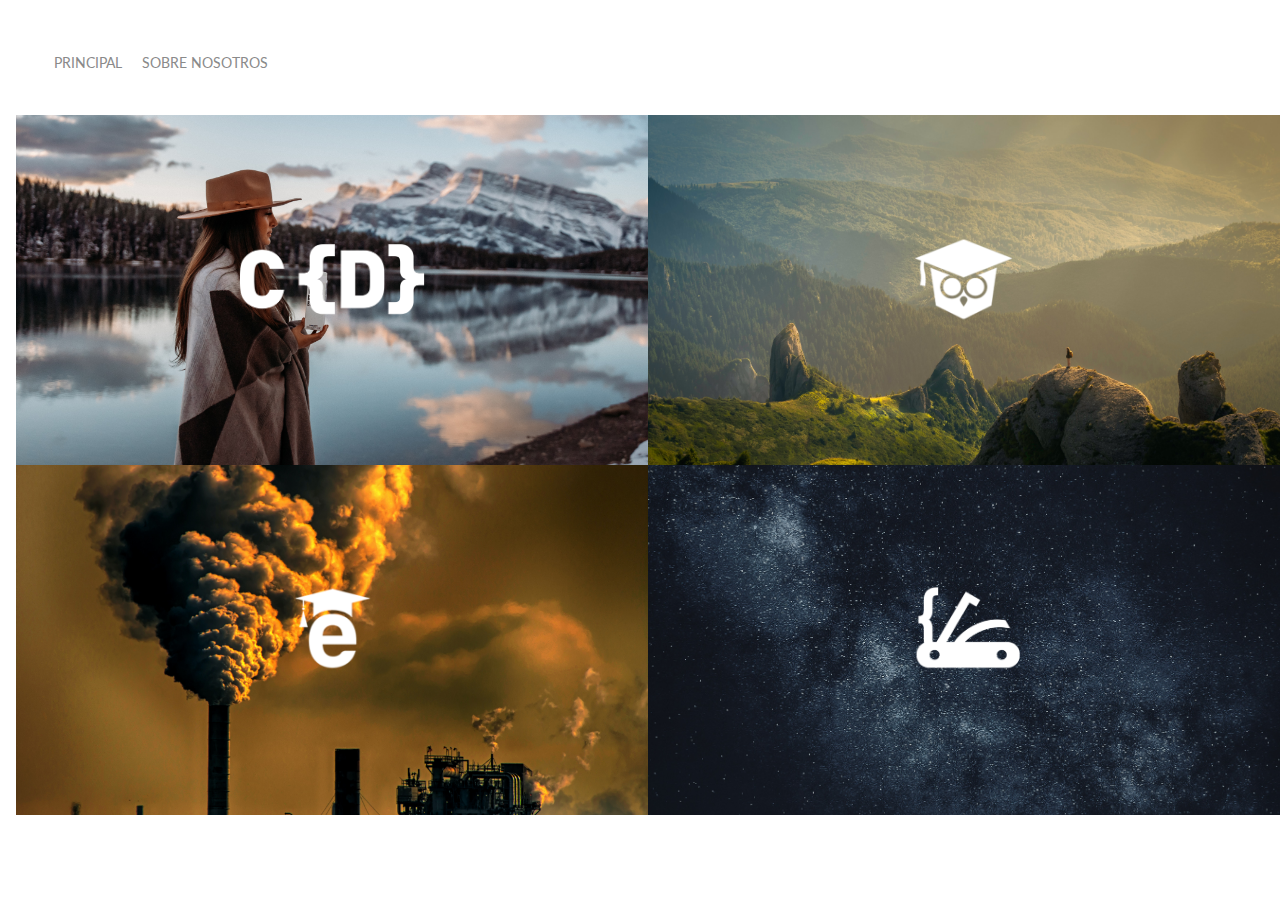
==== index.html @ cf73e1a5 "Prueba" ====
<!DOCTYPE html>
<html lang="en">
  <head>
    <meta charset="UTF-8" />
    <meta name="viewport" content="width=device-width, initial-scale=1.0" />
    <title>Document</title>
    <link rel="stylesheet" href="/style.css" />
    <link rel="preconnect" href="https://fonts.gstatic.com">
<link href="https://fonts.googleapis.com/css2?family=Lato&display=swap" rel="stylesheet">
  </head>
  <body>
    <div class="container">
      <div class="nav-wrapper">
        <div class="left-side">
          <div class="nav-link-wrapper">
            <a href="index.html">Principal</a>
          </div>
          <div class="nav-link-wrapper">
            <a href="about.html">Sobre nosotros</a>
          </div>
        </div>

        <div class="right-side">
          <div class="brand">
            <div class="myName">Ivan Fernandez Lopez</div>
          </div>
        </div>
      </div>
      <div class="content-wrapper">
        <div class="portfolio-items-wrapper">
          <div class="portfolio-item-wrapper">
            <div class="portfolio-img-background" style="background-image: url(Image/image1.jpg);"></div>
            <div class="img-text-wrapper">
              <div class="logo-wrapper">
                <img src="/Image/logo/crondose.png" alt="Logo">
              </div>
              <div class="subtitle">This is my first webpage so bare with me.</div>
            </div>
          </div>
          <div class="portfolio-item-wrapper">
            <div class="portfolio-img-background" style="background-image: url(Image/image2.jpg);"></div>
            <div class="img-text-wrapper">
              <div class="logo-wrapper">
                <img src="Image/logo/dailysmarty.png" alt="Logo">
              </div>
              <div class="subtitle">This is my first webpage so bare with me.</div>
            </div>
          </div>
          <div class="portfolio-item-wrapper">
            <div class="portfolio-img-background" style="background-image: url(Image/image3.jpg);"></div>
            <div class="img-text-wrapper">
              <div class="logo-wrapper">
                <img src="Image/logo/dashtrack.png" alt="Logo">
              </div>
              <div class="subtitle">This is my first webpage so bare with me.</div>
            </div>
          </div>
          <div class="portfolio-item-wrapper">
            <div class="portfolio-img-background" style="background-image: url(Image/image4.jpg);"></div>
            <div class="img-text-wrapper">
              <div class="logo-wrapper">
                <img src="Image/logo/edutechional.png" alt="Logo">
              </div>
              <div class="subtitle">This is my first webpage so bare with me.</div>
            </div>
          </div>
          <div class="portfolio-item-wrapper">
            <div class="portfolio-img-background" style="background-image: url(Image/image5.jpg);"></div>
            <div class="img-text-wrapper">
              <div class="logo-wrapper">
                <img src="/Image/logo/devcamp.png" alt="Logo">
              </div>
              <div class="subtitle">This is my first webpage so bare with me.</div>
            </div>
          </div>
          <div class="portfolio-item-wrapper">
            <div class="portfolio-img-background" style="background-image: url(Image/image6.jpg);"></div>
            <div class="img-text-wrapper">
              <div class="logo-wrapper">
                <img src="Image/logo/devtrunk.png" alt="Logo">
              </div>
              <div class="subtitle">This is my first webpage so bare with me.</div>
            </div>
          </div>
        </div>
        
      </div>
    </div>
  </body>
  <script src="script.js">
    
  </script>
</html>
---- style.css ----
body{
    margin: 0;
    font-family: "Lato", sans-serif;
}

.container{
    display: grid;
    grid-template-columns: 1fr;
    margin: 1em;
}

.nav-wrapper {
  display: flex;
  justify-content: space-between;
  padding: 38px;
}

.left-side {
  display: flex;
}
.myName{
    text-transform: uppercase;
}

.nav-wrapper > .left-side > div {
  margin-right: 20px;
  font-size: 0.9em;
  text-transform: uppercase;
}

.nav-link-wrapper {
  height: 22px;
  border-bottom: 1px solid transparent;
  transition: border-bottom 0.5s;
}

.nav-link-wrapper a {
  color: #8a8a8a;
  text-decoration: none;
  transition: color 0.5s;
}

.nav-link-wrapper:hover {
  border-bottom: 1px solid black;
}

.nav-link-wrapper a:hover {
  color: black;
}

.portfolio-items-wrapper {
    display: grid;
    grid-template-columns: 1fr 1fr 1fr;
}
.portfolio-item-wrapper{
    position: relative;
}

.portfolio-img-background{
    height: 350px   ;
    width: 39.5em;
    background-size: cover;
    background-position: center;
    background-repeat: no-repeat;
}

.img-text-wrapper{
    position: absolute;
    top: 0;
    display: flex;
    flex-direction: column;
    justify-content: center;
    align-items: center;
    height: 100%;
    text-align: center;
    padding-left: 50px;
    padding-right: 50px;
}

.logo-wrapper img{
    width: 40%;
    margin-bottom: 0px;
    margin-left: 4em;

}
.img-text-wrapper .subtitle{
    transition: 1s;
    color: transparent;
    font-weight: 600;
}

.img-text-wrapper:hover .subtitle{
    font-weight: 600;
    color: lightseagreen;
}
.img-darken{
    transition: 1s;
    filter: brightness(10%);
}

.two-column-wrapper{
    display: grid;
    grid-template-columns: 1fr 1fr;
}
.profile-image-wrapper img{
    width: 75%;
    height: 400px;
    margin: 20px;
}
.profile-content-wrapper{
    padding: 30px;
}
.profile-content-wrapper h1{
    color: lightseagreen;
}

@media screen and (min-width : 400px){



} 

@media screen and (min-width : 800px){



}
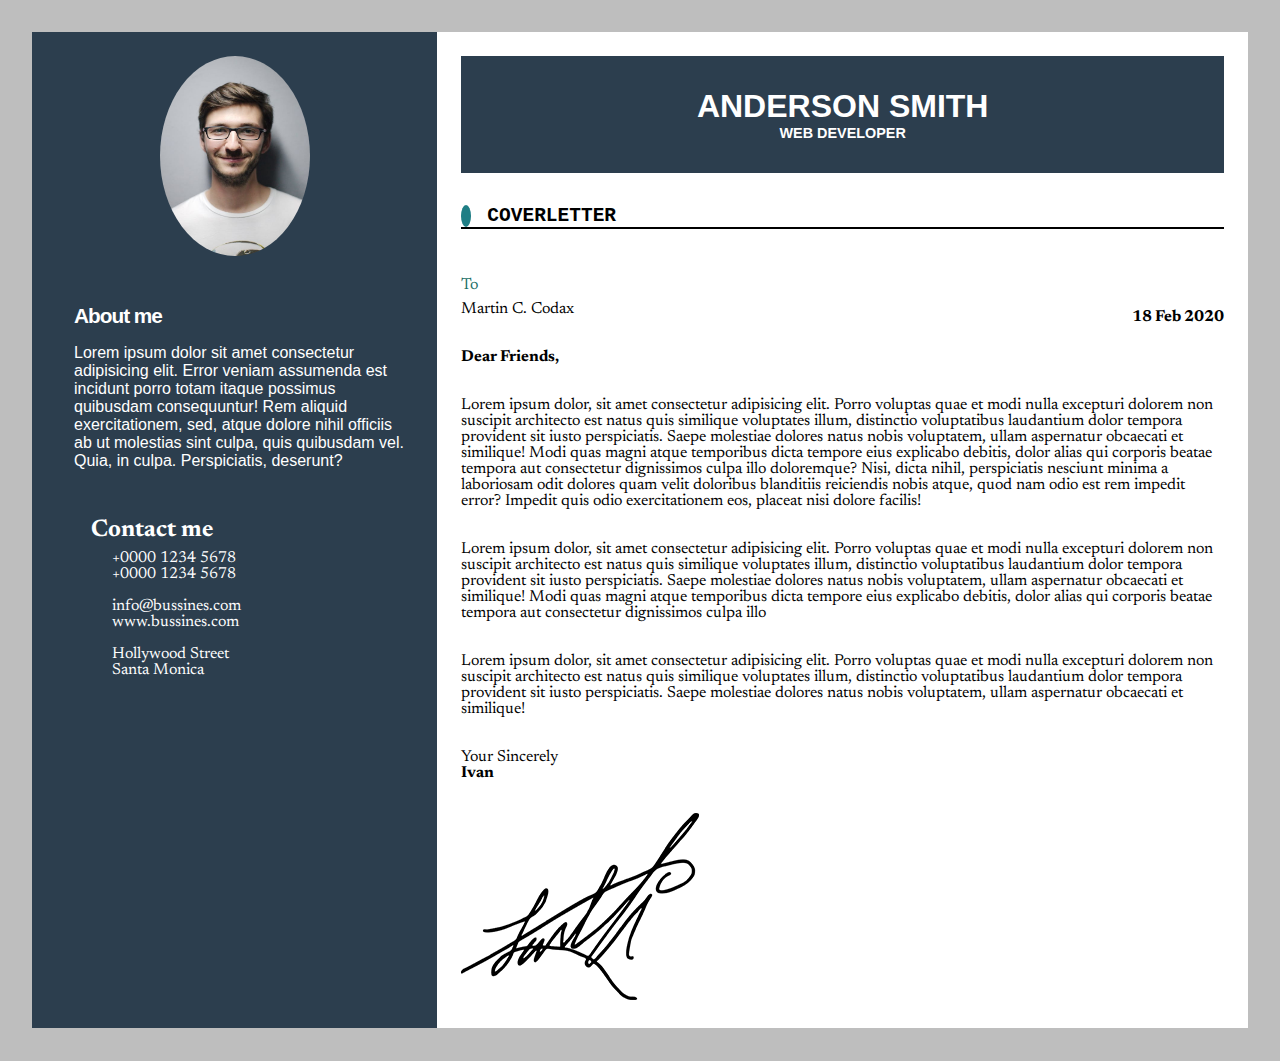
==== commit 4babb23d: "New curriculum" ====
--- a/index.html
+++ b/index.html
@@ -2,92 +2,127 @@
 <html lang="en">
   <head>
     <meta charset="UTF-8" />
+    <meta http-equiv="X-UA-Compatible" content="IE=edge" />
     <meta name="viewport" content="width=device-width, initial-scale=1.0" />
+    <link
+      rel="stylesheet"
+      href="https://cdnjs.cloudflare.com/ajax/libs/font-awesome/5.15.2/css/all.min.css"
+      integrity="sha512-HK5fgLBL+xu6dm/Ii3z4xhlSUyZgTT9tuc/hSrtw6uzJOvgRr2a9jyxxT1ely+B+xFAmJKVSTbpM/CuL7qxO8w=="
+      crossorigin="anonymous"
+    />
+    <link rel="stylesheet" href="Styles/style.css" />
     <title>Document</title>
-    <link rel="stylesheet" href="/style.css" />
-    <link rel="preconnect" href="https://fonts.gstatic.com">
-<link href="https://fonts.googleapis.com/css2?family=Lato&display=swap" rel="stylesheet">
   </head>
   <body>
     <div class="container">
-      <div class="nav-wrapper">
-        <div class="left-side">
-          <div class="nav-link-wrapper">
-            <a href="index.html">Principal</a>
-          </div>
-          <div class="nav-link-wrapper">
-            <a href="about.html">Sobre nosotros</a>
-          </div>
-        </div>
+      <div class="info-container">
+        <article class="article-about-me">
+          <section class="profile-image">
+            <img src="Images/profile.jpeg" alt="" />
+          </section>
+          <section class="about-me">
+            <div class="about-me-tie">
+              <i class="fab fa-black-tie"></i>
+            </div>
+            <div class="about-me-info">
+              <h2>About me</h2>
+              <p>
+                Lorem ipsum dolor sit amet consectetur adipisicing elit. Error
+                veniam assumenda est incidunt porro totam itaque possimus
+                quibusdam consequuntur! Rem aliquid exercitationem, sed, atque
+                dolore nihil officiis ab ut molestias sint culpa, quis quibusdam
+                vel. Quia, in culpa. Perspiciatis, deserunt?
+              </p>
+            </div>
+          </section>
+          <section class="contact-me">
+            <i class="fas fa-envelope-open-text letter-contact"></i>
+            <h2>Contact me</h2>
+            <div class="phone-container">
+              <i class="fas fa-phone"></i>
+              <p>
+                +0000 1234 5678 <br />
+                +0000 1234 5678
+              </p>
+            </div>
+            <div class="email-container">
+              <i class="fas fa-globe-europe"></i>
+              <p>
+                info@bussines.com <br />
+                www.bussines.com
+              </p>
+            </div>
+            <div class="direction-container">
+              <i class="fas fa-home"></i>
+              <p>
+                Hollywood Street<br />
+                Santa Monica
+              </p>
+            </div>
+          </section>
+        </article>
+      </div>
+      <div class="content-container">
+        <main>
+          <header>
+            <h1>Anderson Smith</h1>
+            <h3>Web Developer</h3>
+          </header>
+          <article class="main-article">
+            <section>
+              <div class="main-article-title">
+                <i class="fas fa-book"></i>
+                <h2>Coverletter</h2>
+              </div>
+              <div class="to-info">
+                <p class="to-blue">To</p>
+                <p>Martin C. Codax</p>
 
-        <div class="right-side">
-          <div class="brand">
-            <div class="myName">Ivan Fernandez Lopez</div>
-          </div>
-        </div>
-      </div>
-      <div class="content-wrapper">
-        <div class="portfolio-items-wrapper">
-          <div class="portfolio-item-wrapper">
-            <div class="portfolio-img-background" style="background-image: url(Image/image1.jpg);"></div>
-            <div class="img-text-wrapper">
-              <div class="logo-wrapper">
-                <img src="/Image/logo/crondose.png" alt="Logo">
+                <span>18 Feb 2020</span>
               </div>
-              <div class="subtitle">This is my first webpage so bare with me.</div>
-            </div>
-          </div>
-          <div class="portfolio-item-wrapper">
-            <div class="portfolio-img-background" style="background-image: url(Image/image2.jpg);"></div>
-            <div class="img-text-wrapper">
-              <div class="logo-wrapper">
-                <img src="Image/logo/dailysmarty.png" alt="Logo">
-              </div>
-              <div class="subtitle">This is my first webpage so bare with me.</div>
-            </div>
-          </div>
-          <div class="portfolio-item-wrapper">
-            <div class="portfolio-img-background" style="background-image: url(Image/image3.jpg);"></div>
-            <div class="img-text-wrapper">
-              <div class="logo-wrapper">
-                <img src="Image/logo/dashtrack.png" alt="Logo">
-              </div>
-              <div class="subtitle">This is my first webpage so bare with me.</div>
-            </div>
-          </div>
-          <div class="portfolio-item-wrapper">
-            <div class="portfolio-img-background" style="background-image: url(Image/image4.jpg);"></div>
-            <div class="img-text-wrapper">
-              <div class="logo-wrapper">
-                <img src="Image/logo/edutechional.png" alt="Logo">
-              </div>
-              <div class="subtitle">This is my first webpage so bare with me.</div>
-            </div>
-          </div>
-          <div class="portfolio-item-wrapper">
-            <div class="portfolio-img-background" style="background-image: url(Image/image5.jpg);"></div>
-            <div class="img-text-wrapper">
-              <div class="logo-wrapper">
-                <img src="/Image/logo/devcamp.png" alt="Logo">
-              </div>
-              <div class="subtitle">This is my first webpage so bare with me.</div>
-            </div>
-          </div>
-          <div class="portfolio-item-wrapper">
-            <div class="portfolio-img-background" style="background-image: url(Image/image6.jpg);"></div>
-            <div class="img-text-wrapper">
-              <div class="logo-wrapper">
-                <img src="Image/logo/devtrunk.png" alt="Logo">
-              </div>
-              <div class="subtitle">This is my first webpage so bare with me.</div>
-            </div>
-          </div>
-        </div>
-        
+              <p><strong> Dear Friends, </strong></p>
+              <p>
+                Lorem ipsum dolor, sit amet consectetur adipisicing elit. Porro
+                voluptas quae et modi nulla excepturi dolorem non suscipit
+                architecto est natus quis similique voluptates illum, distinctio
+                voluptatibus laudantium dolor tempora provident sit iusto
+                perspiciatis. Saepe molestiae dolores natus nobis voluptatem,
+                ullam aspernatur obcaecati et similique! Modi quas magni atque
+                temporibus dicta tempore eius explicabo debitis, dolor alias qui
+                corporis beatae tempora aut consectetur dignissimos culpa illo
+                doloremque? Nisi, dicta nihil, perspiciatis nesciunt minima a
+                laboriosam odit dolores quam velit doloribus blanditiis
+                reiciendis nobis atque, quod nam odio est rem impedit error?
+                Impedit quis odio exercitationem eos, placeat nisi dolore
+                facilis!
+              </p>
+              <p>
+                Lorem ipsum dolor, sit amet consectetur adipisicing elit. Porro
+                voluptas quae et modi nulla excepturi dolorem non suscipit
+                architecto est natus quis similique voluptates illum, distinctio
+                voluptatibus laudantium dolor tempora provident sit iusto
+                perspiciatis. Saepe molestiae dolores natus nobis voluptatem,
+                ullam aspernatur obcaecati et similique! Modi quas magni atque
+                temporibus dicta tempore eius explicabo debitis, dolor alias qui
+                corporis beatae tempora aut consectetur dignissimos culpa illo
+              </p>
+              <p>
+                Lorem ipsum dolor, sit amet consectetur adipisicing elit. Porro
+                voluptas quae et modi nulla excepturi dolorem non suscipit
+                architecto est natus quis similique voluptates illum, distinctio
+                voluptatibus laudantium dolor tempora provident sit iusto
+                perspiciatis. Saepe molestiae dolores natus nobis voluptatem,
+                ullam aspernatur obcaecati et similique!
+              </p>
+              <p>
+                Your Sincerely <br />
+                <strong>Ivan</strong> 
+              </p>
+              <img src="Images/signature.png" alt="Firma del afectado" />
+            </section>
+          </article>
+        </main>
       </div>
     </div>
   </body>
-  <script src="script.js">
-    
-  </script>
 </html>
--- a/Styles/style.css
+++ b/Styles/style.css
@@ -0,0 +1,27 @@
+@import "/Styles/about-me.css";
+@import "/Styles/content-container.css";
+@import url('https://fonts.googleapis.com/css2?family=Newsreader&display=swap');
+
+*{
+    margin: 0;
+    padding: 0;
+    box-sizing: border-box;
+    
+
+}
+body{
+    background: #BEBEBE;;
+}
+
+.container {
+    display: grid;
+    grid-template-columns: 1fr 2fr ;
+    font-family: 'Newsreader', serif;
+    margin: 2rem;
+    background: white;
+}
+
+.info-container {
+    background:#2C3E4E;
+    color: white;
+}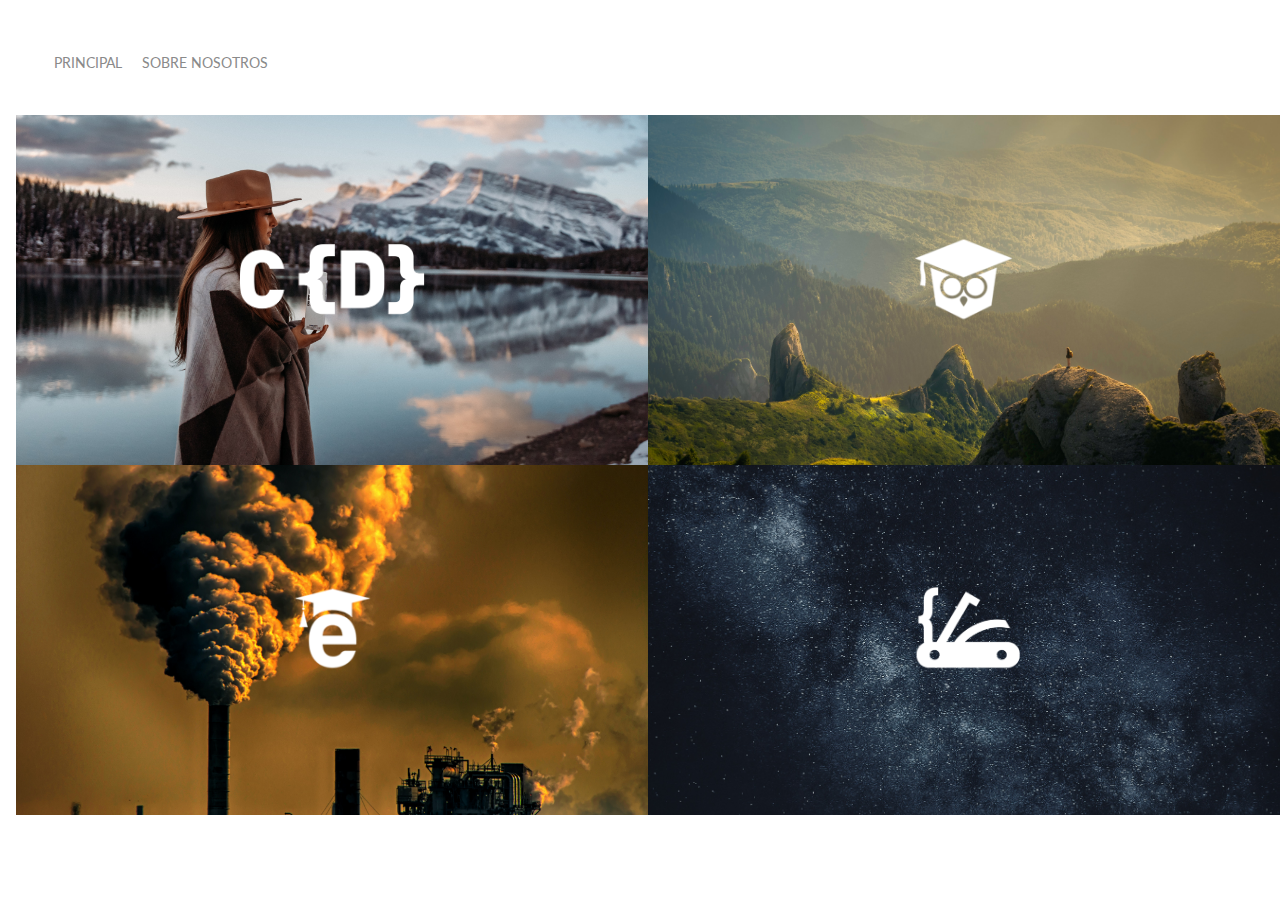
==== commit 730e7a22: "eoaoMerge branch 'master' of https://github.com/ivan-gal/ivan-gal.github.io" ====
--- a/index.html
+++ b/index.html
@@ -2,127 +2,92 @@
 <html lang="en">
   <head>
     <meta charset="UTF-8" />
-    <meta http-equiv="X-UA-Compatible" content="IE=edge" />
     <meta name="viewport" content="width=device-width, initial-scale=1.0" />
-    <link
-      rel="stylesheet"
-      href="https://cdnjs.cloudflare.com/ajax/libs/font-awesome/5.15.2/css/all.min.css"
-      integrity="sha512-HK5fgLBL+xu6dm/Ii3z4xhlSUyZgTT9tuc/hSrtw6uzJOvgRr2a9jyxxT1ely+B+xFAmJKVSTbpM/CuL7qxO8w=="
-      crossorigin="anonymous"
-    />
-    <link rel="stylesheet" href="Styles/style.css" />
     <title>Document</title>
+    <link rel="stylesheet" href="/style.css" />
+    <link rel="preconnect" href="https://fonts.gstatic.com">
+<link href="https://fonts.googleapis.com/css2?family=Lato&display=swap" rel="stylesheet">
   </head>
   <body>
     <div class="container">
-      <div class="info-container">
-        <article class="article-about-me">
-          <section class="profile-image">
-            <img src="Images/profile.jpeg" alt="" />
-          </section>
-          <section class="about-me">
-            <div class="about-me-tie">
-              <i class="fab fa-black-tie"></i>
+      <div class="nav-wrapper">
+        <div class="left-side">
+          <div class="nav-link-wrapper">
+            <a href="index.html">Principal</a>
+          </div>
+          <div class="nav-link-wrapper">
+            <a href="about.html">Sobre nosotros</a>
+          </div>
+        </div>
+
+        <div class="right-side">
+          <div class="brand">
+            <div class="myName">Ivan Fernandez Lopez</div>
+          </div>
+        </div>
+      </div>
+      <div class="content-wrapper">
+        <div class="portfolio-items-wrapper">
+          <div class="portfolio-item-wrapper">
+            <div class="portfolio-img-background" style="background-image: url(Image/image1.jpg);"></div>
+            <div class="img-text-wrapper">
+              <div class="logo-wrapper">
+                <img src="/Image/logo/crondose.png" alt="Logo">
+              </div>
+              <div class="subtitle">Lorem ipsum dolor sit amet consectetur.</div>
             </div>
-            <div class="about-me-info">
-              <h2>About me</h2>
-              <p>
-                Lorem ipsum dolor sit amet consectetur adipisicing elit. Error
-                veniam assumenda est incidunt porro totam itaque possimus
-                quibusdam consequuntur! Rem aliquid exercitationem, sed, atque
-                dolore nihil officiis ab ut molestias sint culpa, quis quibusdam
-                vel. Quia, in culpa. Perspiciatis, deserunt?
-              </p>
+          </div>
+          <div class="portfolio-item-wrapper">
+            <div class="portfolio-img-background" style="background-image: url(Image/image2.jpg);"></div>
+            <div class="img-text-wrapper">
+              <div class="logo-wrapper">
+                <img src="Image/logo/dailysmarty.png" alt="Logo">
+              </div>
+              <div class="subtitle">Lorem ipsum dolor sit amet consectetur.</div>
             </div>
-          </section>
-          <section class="contact-me">
-            <i class="fas fa-envelope-open-text letter-contact"></i>
-            <h2>Contact me</h2>
-            <div class="phone-container">
-              <i class="fas fa-phone"></i>
-              <p>
-                +0000 1234 5678 <br />
-                +0000 1234 5678
-              </p>
+          </div>
+          <div class="portfolio-item-wrapper">
+            <div class="portfolio-img-background" style="background-image: url(Image/image3.jpg);"></div>
+            <div class="img-text-wrapper">
+              <div class="logo-wrapper">
+                <img src="Image/logo/dashtrack.png" alt="Logo">
+              </div>
+              <div class="subtitle">Lorem ipsum dolor sit amet consectetur.</div>
             </div>
-            <div class="email-container">
-              <i class="fas fa-globe-europe"></i>
-              <p>
-                info@bussines.com <br />
-                www.bussines.com
-              </p>
+          </div>
+          <div class="portfolio-item-wrapper">
+            <div class="portfolio-img-background" style="background-image: url(Image/image4.jpg);"></div>
+            <div class="img-text-wrapper">
+              <div class="logo-wrapper">
+                <img src="Image/logo/edutechional.png" alt="Logo">
+              </div>
+              <div class="subtitle">Lorem ipsum dolor sit amet consectetur.</div>
             </div>
-            <div class="direction-container">
-              <i class="fas fa-home"></i>
-              <p>
-                Hollywood Street<br />
-                Santa Monica
-              </p>
+          </div>
+          <div class="portfolio-item-wrapper">
+            <div class="portfolio-img-background" style="background-image: url(Image/image5.jpg);"></div>
+            <div class="img-text-wrapper">
+              <div class="logo-wrapper">
+                <img src="/Image/logo/devcamp.png" alt="Logo">
+              </div>
+              <div class="subtitle">Lorem ipsum dolor sit amet consectetur.</div>
             </div>
-          </section>
-        </article>
-      </div>
-      <div class="content-container">
-        <main>
-          <header>
-            <h1>Anderson Smith</h1>
-            <h3>Web Developer</h3>
-          </header>
-          <article class="main-article">
-            <section>
-              <div class="main-article-title">
-                <i class="fas fa-book"></i>
-                <h2>Coverletter</h2>
+          </div>
+          <div class="portfolio-item-wrapper">
+            <div class="portfolio-img-background" style="background-image: url(Image/image6.jpg);"></div>
+            <div class="img-text-wrapper">
+              <div class="logo-wrapper">
+                <img src="Image/logo/devtrunk.png" alt="Logo">
               </div>
-              <div class="to-info">
-                <p class="to-blue">To</p>
-                <p>Martin C. Codax</p>
-
-                <span>18 Feb 2020</span>
-              </div>
-              <p><strong> Dear Friends, </strong></p>
-              <p>
-                Lorem ipsum dolor, sit amet consectetur adipisicing elit. Porro
-                voluptas quae et modi nulla excepturi dolorem non suscipit
-                architecto est natus quis similique voluptates illum, distinctio
-                voluptatibus laudantium dolor tempora provident sit iusto
-                perspiciatis. Saepe molestiae dolores natus nobis voluptatem,
-                ullam aspernatur obcaecati et similique! Modi quas magni atque
-                temporibus dicta tempore eius explicabo debitis, dolor alias qui
-                corporis beatae tempora aut consectetur dignissimos culpa illo
-                doloremque? Nisi, dicta nihil, perspiciatis nesciunt minima a
-                laboriosam odit dolores quam velit doloribus blanditiis
-                reiciendis nobis atque, quod nam odio est rem impedit error?
-                Impedit quis odio exercitationem eos, placeat nisi dolore
-                facilis!
-              </p>
-              <p>
-                Lorem ipsum dolor, sit amet consectetur adipisicing elit. Porro
-                voluptas quae et modi nulla excepturi dolorem non suscipit
-                architecto est natus quis similique voluptates illum, distinctio
-                voluptatibus laudantium dolor tempora provident sit iusto
-                perspiciatis. Saepe molestiae dolores natus nobis voluptatem,
-                ullam aspernatur obcaecati et similique! Modi quas magni atque
-                temporibus dicta tempore eius explicabo debitis, dolor alias qui
-                corporis beatae tempora aut consectetur dignissimos culpa illo
-              </p>
-              <p>
-                Lorem ipsum dolor, sit amet consectetur adipisicing elit. Porro
-                voluptas quae et modi nulla excepturi dolorem non suscipit
-                architecto est natus quis similique voluptates illum, distinctio
-                voluptatibus laudantium dolor tempora provident sit iusto
-                perspiciatis. Saepe molestiae dolores natus nobis voluptatem,
-                ullam aspernatur obcaecati et similique!
-              </p>
-              <p>
-                Your Sincerely <br />
-                <strong>Ivan</strong> 
-              </p>
-              <img src="Images/signature.png" alt="Firma del afectado" />
-            </section>
-          </article>
-        </main>
+              <div class="subtitle">Lorem ipsum dolor sit amet consectetur.</div>
+            </div>
+          </div>
+        </div>
+        
       </div>
     </div>
   </body>
+  <script src="script.js">
+    
+  </script>
 </html>
--- a/style.css
+++ b/style.css
@@ -0,0 +1,128 @@
+
+body{
+    margin: 0;
+    font-family: "Lato", sans-serif;
+}
+
+.container{
+    display: grid;
+    grid-template-columns: 1fr;
+    margin: 1em;
+}
+
+.nav-wrapper {
+  display: flex;
+  justify-content: space-between;
+  padding: 38px;
+}
+
+.left-side {
+  display: flex;
+}
+.myName{
+    text-transform: uppercase;
+}
+
+.nav-wrapper > .left-side > div {
+  margin-right: 20px;
+  font-size: 0.9em;
+  text-transform: uppercase;
+}
+
+.nav-link-wrapper {
+  height: 22px;
+  border-bottom: 1px solid transparent;
+  transition: border-bottom 0.5s;
+}
+
+.nav-link-wrapper a {
+  color: #8a8a8a;
+  text-decoration: none;
+  transition: color 0.5s;
+}
+
+.nav-link-wrapper:hover {
+  border-bottom: 1px solid black;
+}
+
+.nav-link-wrapper a:hover {
+  color: black;
+}
+
+.portfolio-items-wrapper {
+    display: grid;
+    grid-template-columns: 1fr 1fr 1fr;
+}
+.portfolio-item-wrapper{
+    position: relative;
+}
+
+.portfolio-img-background{
+    height: 350px   ;
+    width: 39.5em;
+    background-size: cover;
+    background-position: center;
+    background-repeat: no-repeat;
+}
+
+.img-text-wrapper{
+    position: absolute;
+    top: 0;
+    display: flex;
+    flex-direction: column;
+    justify-content: center;
+    align-items: center;
+    height: 100%;
+    text-align: center;
+    padding-left: 50px;
+    padding-right: 50px;
+}
+
+.logo-wrapper img{
+    width: 40%;
+    margin-bottom: 0px;
+    margin-left: 4em;
+
+}
+.img-text-wrapper .subtitle{
+    transition: 1s;
+    color: transparent;
+    font-weight: 600;
+}
+
+.img-text-wrapper:hover .subtitle{
+    font-weight: 600;
+    color: lightseagreen;
+}
+.img-darken{
+    transition: 1s;
+    filter: brightness(10%);
+}
+
+.two-column-wrapper{
+    display: grid;
+    grid-template-columns: 1fr 1fr;
+}
+.profile-image-wrapper img{
+    width: 75%;
+    height: 400px;
+    margin: 20px;
+}
+.profile-content-wrapper{
+    padding: 30px;
+}
+.profile-content-wrapper h1{
+    color: lightseagreen;
+}
+
+@media screen and (min-width : 400px){
+
+
+
+} 
+
+@media screen and (min-width : 800px){
+
+
+
+} 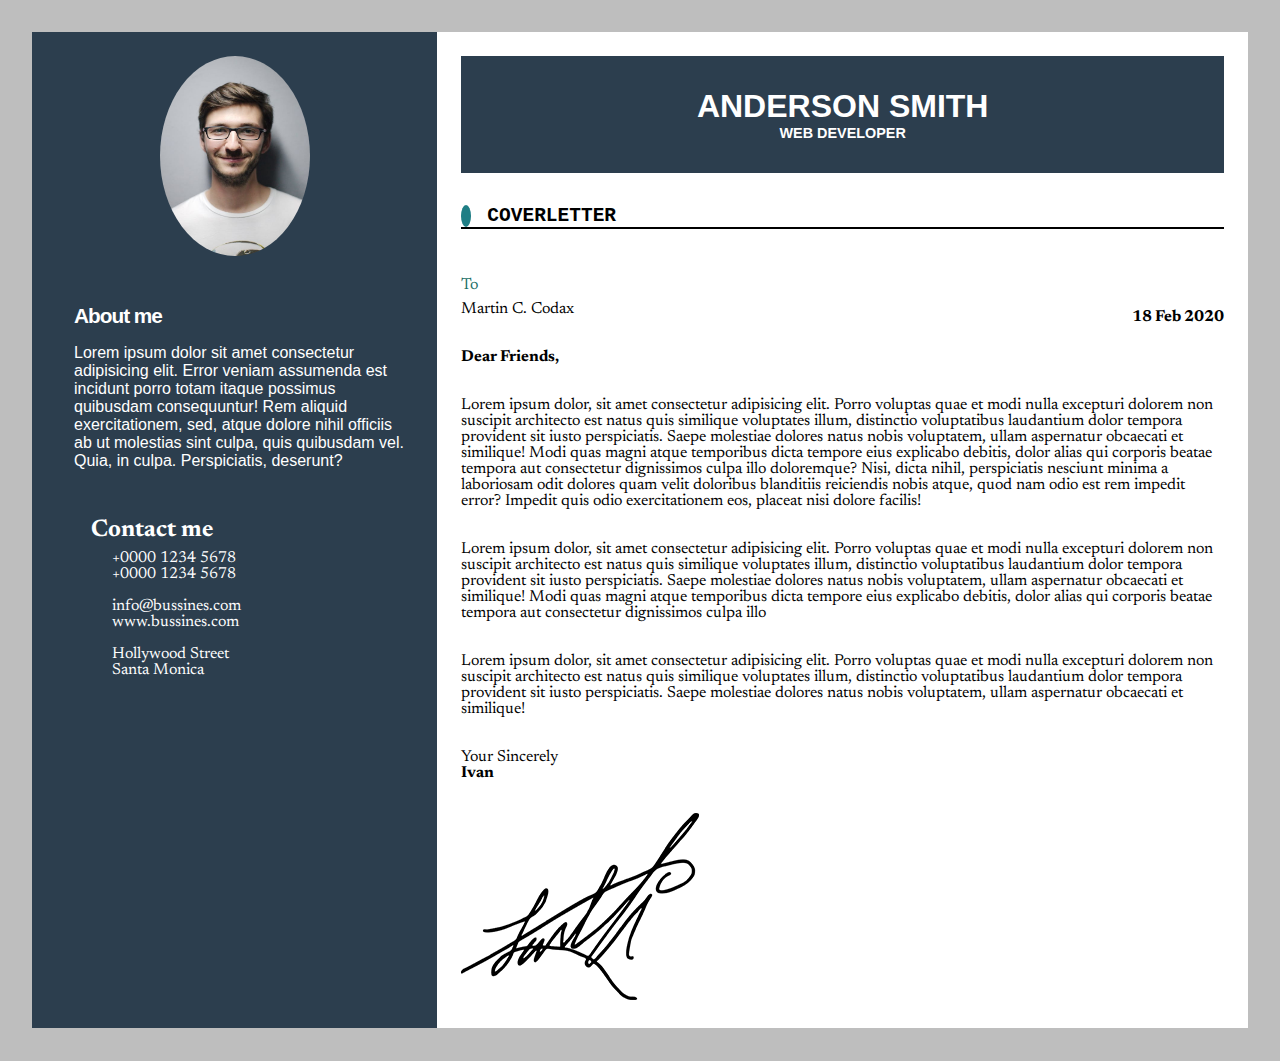
==== commit f616c2b4: "new project2" ====
--- a/index.html
+++ b/index.html
@@ -2,92 +2,127 @@
 <html lang="en">
   <head>
     <meta charset="UTF-8" />
+    <meta http-equiv="X-UA-Compatible" content="IE=edge" />
     <meta name="viewport" content="width=device-width, initial-scale=1.0" />
+    <link
+      rel="stylesheet"
+      href="https://cdnjs.cloudflare.com/ajax/libs/font-awesome/5.15.2/css/all.min.css"
+      integrity="sha512-HK5fgLBL+xu6dm/Ii3z4xhlSUyZgTT9tuc/hSrtw6uzJOvgRr2a9jyxxT1ely+B+xFAmJKVSTbpM/CuL7qxO8w=="
+      crossorigin="anonymous"
+    />
+    <link rel="stylesheet" href="Styles/style.css" />
     <title>Document</title>
-    <link rel="stylesheet" href="/style.css" />
-    <link rel="preconnect" href="https://fonts.gstatic.com">
-<link href="https://fonts.googleapis.com/css2?family=Lato&display=swap" rel="stylesheet">
   </head>
   <body>
     <div class="container">
-      <div class="nav-wrapper">
-        <div class="left-side">
-          <div class="nav-link-wrapper">
-            <a href="index.html">Principal</a>
-          </div>
-          <div class="nav-link-wrapper">
-            <a href="about.html">Sobre nosotros</a>
-          </div>
-        </div>
+      <div class="info-container">
+        <article class="article-about-me">
+          <section class="profile-image">
+            <img src="Images/profile.jpeg" alt="" />
+          </section>
+          <section class="about-me">
+            <div class="about-me-tie">
+              <i class="fab fa-black-tie"></i>
+            </div>
+            <div class="about-me-info">
+              <h2>About me</h2>
+              <p>
+                Lorem ipsum dolor sit amet consectetur adipisicing elit. Error
+                veniam assumenda est incidunt porro totam itaque possimus
+                quibusdam consequuntur! Rem aliquid exercitationem, sed, atque
+                dolore nihil officiis ab ut molestias sint culpa, quis quibusdam
+                vel. Quia, in culpa. Perspiciatis, deserunt?
+              </p>
+            </div>
+          </section>
+          <section class="contact-me">
+            <i class="fas fa-envelope-open-text letter-contact"></i>
+            <h2>Contact me</h2>
+            <div class="phone-container">
+              <i class="fas fa-phone"></i>
+              <p>
+                +0000 1234 5678 <br />
+                +0000 1234 5678
+              </p>
+            </div>
+            <div class="email-container">
+              <i class="fas fa-globe-europe"></i>
+              <p>
+                info@bussines.com <br />
+                www.bussines.com
+              </p>
+            </div>
+            <div class="direction-container">
+              <i class="fas fa-home"></i>
+              <p>
+                Hollywood Street<br />
+                Santa Monica
+              </p>
+            </div>
+          </section>
+        </article>
+      </div>
+      <div class="content-container">
+        <main>
+          <header>
+            <h1>Anderson Smith</h1>
+            <h3>Web Developer</h3>
+          </header>
+          <article class="main-article">
+            <section>
+              <div class="main-article-title">
+                <i class="fas fa-book"></i>
+                <h2>Coverletter</h2>
+              </div>
+              <div class="to-info">
+                <p class="to-blue">To</p>
+                <p>Martin C. Codax</p>
 
-        <div class="right-side">
-          <div class="brand">
-            <div class="myName">Ivan Fernandez Lopez</div>
-          </div>
-        </div>
-      </div>
-      <div class="content-wrapper">
-        <div class="portfolio-items-wrapper">
-          <div class="portfolio-item-wrapper">
-            <div class="portfolio-img-background" style="background-image: url(Image/image1.jpg);"></div>
-            <div class="img-text-wrapper">
-              <div class="logo-wrapper">
-                <img src="/Image/logo/crondose.png" alt="Logo">
+                <span>18 Feb 2020</span>
               </div>
-              <div class="subtitle">Lorem ipsum dolor sit amet consectetur.</div>
-            </div>
-          </div>
-          <div class="portfolio-item-wrapper">
-            <div class="portfolio-img-background" style="background-image: url(Image/image2.jpg);"></div>
-            <div class="img-text-wrapper">
-              <div class="logo-wrapper">
-                <img src="Image/logo/dailysmarty.png" alt="Logo">
-              </div>
-              <div class="subtitle">Lorem ipsum dolor sit amet consectetur.</div>
-            </div>
-          </div>
-          <div class="portfolio-item-wrapper">
-            <div class="portfolio-img-background" style="background-image: url(Image/image3.jpg);"></div>
-            <div class="img-text-wrapper">
-              <div class="logo-wrapper">
-                <img src="Image/logo/dashtrack.png" alt="Logo">
-              </div>
-              <div class="subtitle">Lorem ipsum dolor sit amet consectetur.</div>
-            </div>
-          </div>
-          <div class="portfolio-item-wrapper">
-            <div class="portfolio-img-background" style="background-image: url(Image/image4.jpg);"></div>
-            <div class="img-text-wrapper">
-              <div class="logo-wrapper">
-                <img src="Image/logo/edutechional.png" alt="Logo">
-              </div>
-              <div class="subtitle">Lorem ipsum dolor sit amet consectetur.</div>
-            </div>
-          </div>
-          <div class="portfolio-item-wrapper">
-            <div class="portfolio-img-background" style="background-image: url(Image/image5.jpg);"></div>
-            <div class="img-text-wrapper">
-              <div class="logo-wrapper">
-                <img src="/Image/logo/devcamp.png" alt="Logo">
-              </div>
-              <div class="subtitle">Lorem ipsum dolor sit amet consectetur.</div>
-            </div>
-          </div>
-          <div class="portfolio-item-wrapper">
-            <div class="portfolio-img-background" style="background-image: url(Image/image6.jpg);"></div>
-            <div class="img-text-wrapper">
-              <div class="logo-wrapper">
-                <img src="Image/logo/devtrunk.png" alt="Logo">
-              </div>
-              <div class="subtitle">Lorem ipsum dolor sit amet consectetur.</div>
-            </div>
-          </div>
-        </div>
-        
+              <p><strong> Dear Friends, </strong></p>
+              <p>
+                Lorem ipsum dolor, sit amet consectetur adipisicing elit. Porro
+                voluptas quae et modi nulla excepturi dolorem non suscipit
+                architecto est natus quis similique voluptates illum, distinctio
+                voluptatibus laudantium dolor tempora provident sit iusto
+                perspiciatis. Saepe molestiae dolores natus nobis voluptatem,
+                ullam aspernatur obcaecati et similique! Modi quas magni atque
+                temporibus dicta tempore eius explicabo debitis, dolor alias qui
+                corporis beatae tempora aut consectetur dignissimos culpa illo
+                doloremque? Nisi, dicta nihil, perspiciatis nesciunt minima a
+                laboriosam odit dolores quam velit doloribus blanditiis
+                reiciendis nobis atque, quod nam odio est rem impedit error?
+                Impedit quis odio exercitationem eos, placeat nisi dolore
+                facilis!
+              </p>
+              <p>
+                Lorem ipsum dolor, sit amet consectetur adipisicing elit. Porro
+                voluptas quae et modi nulla excepturi dolorem non suscipit
+                architecto est natus quis similique voluptates illum, distinctio
+                voluptatibus laudantium dolor tempora provident sit iusto
+                perspiciatis. Saepe molestiae dolores natus nobis voluptatem,
+                ullam aspernatur obcaecati et similique! Modi quas magni atque
+                temporibus dicta tempore eius explicabo debitis, dolor alias qui
+                corporis beatae tempora aut consectetur dignissimos culpa illo
+              </p>
+              <p>
+                Lorem ipsum dolor, sit amet consectetur adipisicing elit. Porro
+                voluptas quae et modi nulla excepturi dolorem non suscipit
+                architecto est natus quis similique voluptates illum, distinctio
+                voluptatibus laudantium dolor tempora provident sit iusto
+                perspiciatis. Saepe molestiae dolores natus nobis voluptatem,
+                ullam aspernatur obcaecati et similique!
+              </p>
+              <p>
+                Your Sincerely <br />
+                <strong>Ivan</strong> 
+              </p>
+              <img src="Images/signature.png" alt="Firma del afectado" />
+            </section>
+          </article>
+        </main>
       </div>
     </div>
   </body>
-  <script src="script.js">
-    
-  </script>
 </html>
--- a/Styles/style.css
+++ b/Styles/style.css
@@ -0,0 +1,27 @@
+@import "/Styles/about-me.css";
+@import "/Styles/content-container.css";
+@import url('https://fonts.googleapis.com/css2?family=Newsreader&display=swap');
+
+*{
+    margin: 0;
+    padding: 0;
+    box-sizing: border-box;
+    
+
+}
+body{
+    background: #BEBEBE;;
+}
+
+.container {
+    display: grid;
+    grid-template-columns: 1fr 2fr ;
+    font-family: 'Newsreader', serif;
+    margin: 2rem;
+    background: white;
+}
+
+.info-container {
+    background:#2C3E4E;
+    color: white;
+}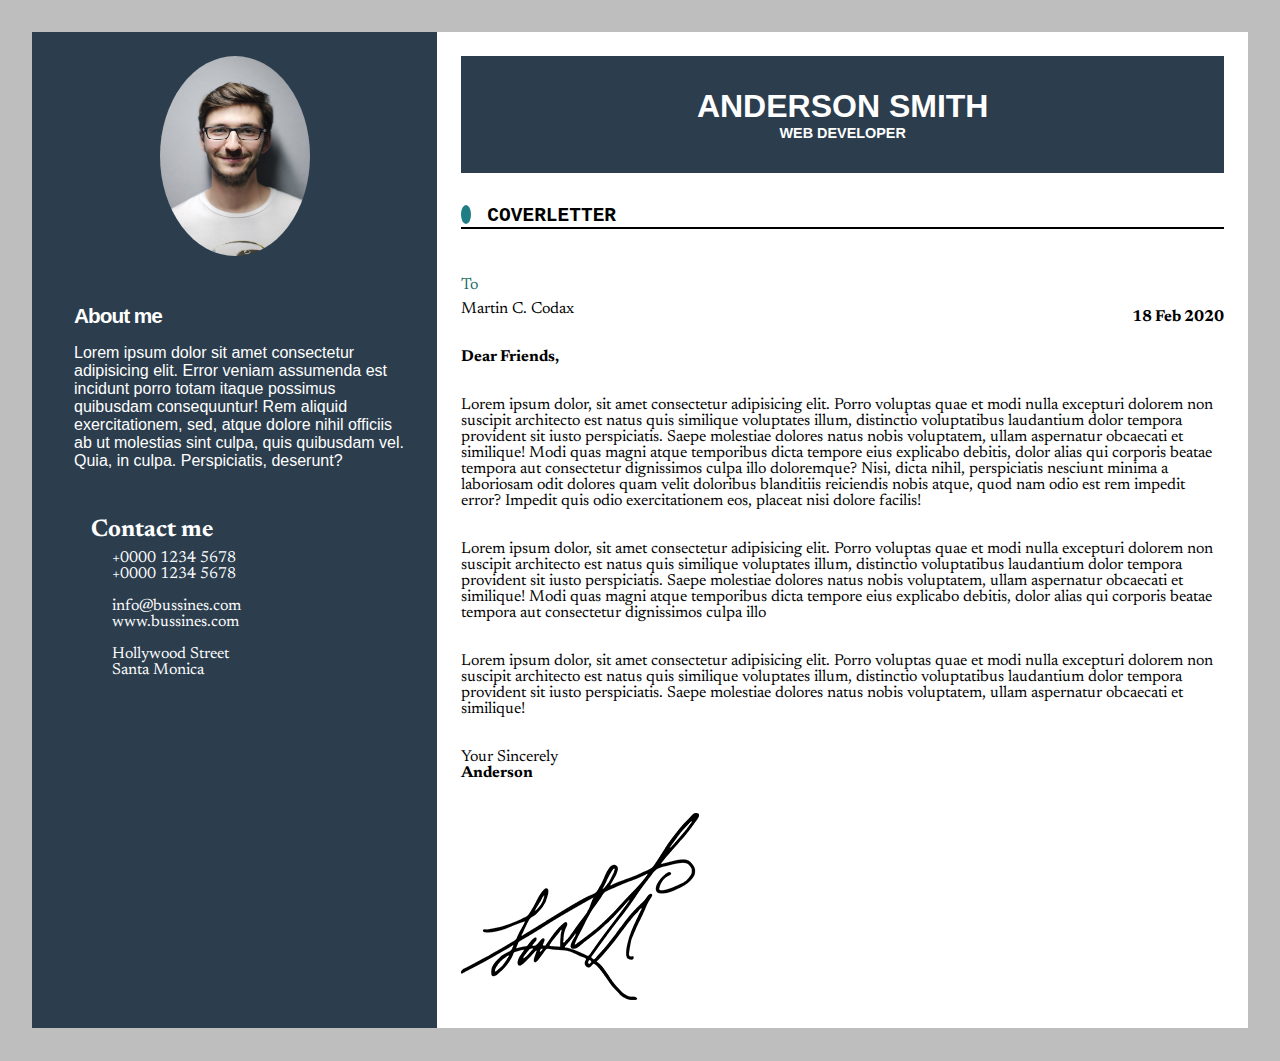
==== commit 7b28a8b3: "adjusted icon" ====
--- a/index.html
+++ b/index.html
@@ -11,7 +11,7 @@
       crossorigin="anonymous"
     />
     <link rel="stylesheet" href="Styles/style.css" />
-    <title>Document</title>
+    <title>Curriculum - Ivan</title>
   </head>
   <body>
     <div class="container">
@@ -116,7 +116,7 @@
               </p>
               <p>
                 Your Sincerely <br />
-                <strong>Ivan</strong> 
+                <strong>Anderson</strong> 
               </p>
               <img src="Images/signature.png" alt="Firma del afectado" />
             </section>
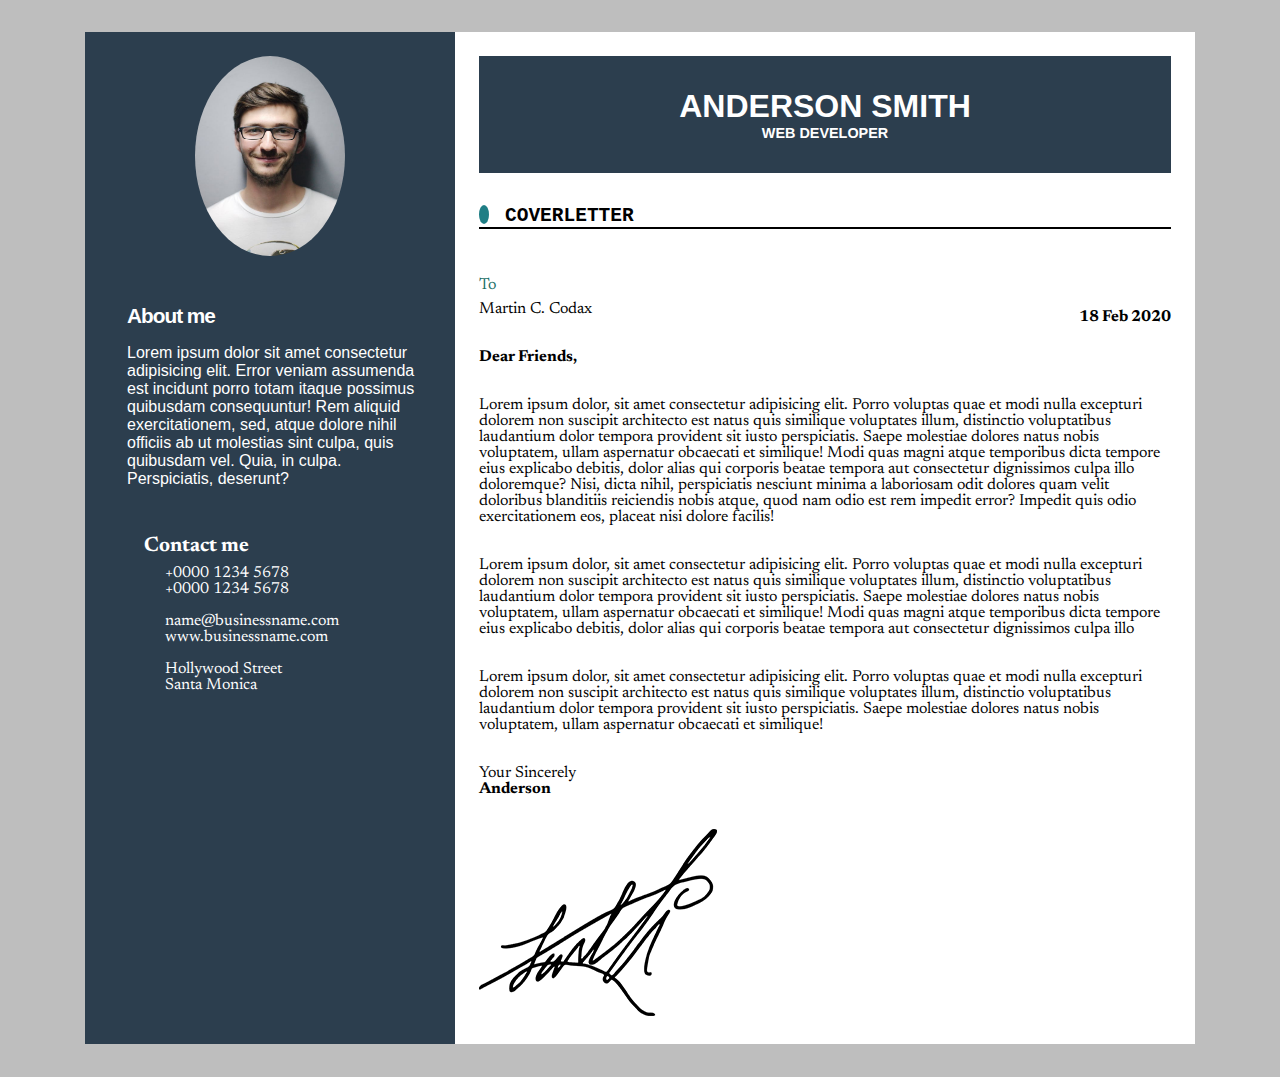
==== commit ae652494: "Cambios tamaño letra" ====
--- a/index.html
+++ b/index.html
@@ -16,7 +16,7 @@
   <body>
     <div class="container">
       <div class="info-container">
-        <article class="article-about-me">
+        <aside class="article-about-me">
           <section class="profile-image">
             <img src="Images/profile.jpeg" alt="" />
           </section>
@@ -48,8 +48,8 @@
             <div class="email-container">
               <i class="fas fa-globe-europe"></i>
               <p>
-                info@bussines.com <br />
-                www.bussines.com
+                <a href="mailto://name@businessname.com">name@businessname.com</a> <br />
+                <a href="https://www.businessname.com">www.businessname.com</a> 
               </p>
             </div>
             <div class="direction-container">
@@ -60,7 +60,7 @@
               </p>
             </div>
           </section>
-        </article>
+        </aside>
       </div>
       <div class="content-container">
         <main>
--- a/Styles/style.css
+++ b/Styles/style.css
@@ -11,6 +11,8 @@
 }
 body{
     background: #BEBEBE;;
+    display: flex;
+    justify-content: center;
 }
 
 .container {
@@ -19,7 +21,16 @@
     font-family: 'Newsreader', serif;
     margin: 2rem;
     background: white;
+    max-width: 1110px;
 }
+@media (max-width: 600px) {
+    .container {
+      display: grid;
+      grid-template-columns: auto;
+      grid-template-rows: auto auto;
+    }
+}
+
 
 .info-container {
     background:#2C3E4E;
